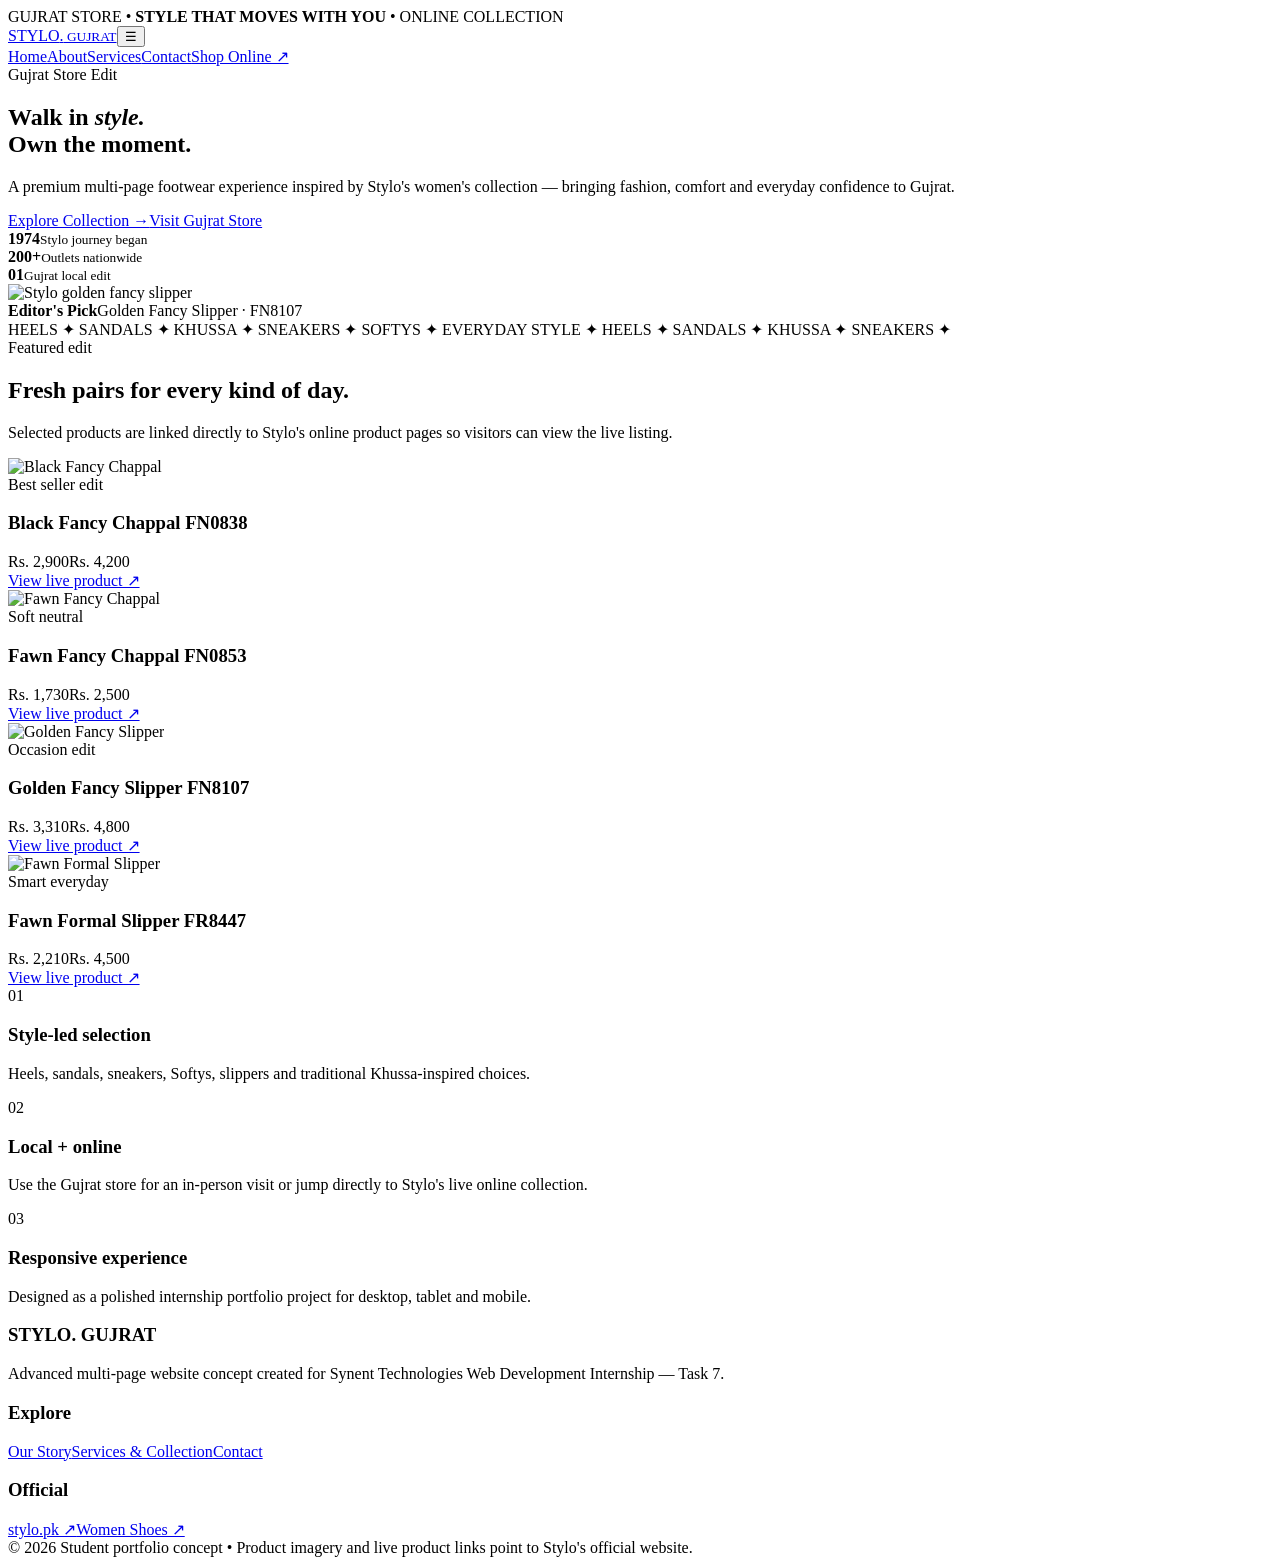
==== index.html @ a36f4bda "Add files via upload" ====
<!doctype html><html lang="en"><head><meta charset="utf-8"><meta name="viewport" content="width=device-width,initial-scale=1"><title>STYLO — Gujrat Edit</title><link rel="stylesheet" href="assets/style.css"></head><body>
<div class="topbar">GUJRAT STORE • <b>STYLE THAT MOVES WITH YOU</b> • ONLINE COLLECTION</div>
<nav class="nav"><div class="container nav-inner"><a class="logo" href="index.html">STYLO<span>.</span><small> GUJRAT</small></a><button class="hamb">☰</button><div class="navlinks"><a class="active" href="index.html">Home</a><a href="about.html">About</a><a href="services.html">Services</a><a href="contact.html">Contact</a><a class="nav-cta" href="https://stylo.pk/collections/women-shoes" target="_blank">Shop Online ↗</a></div></div></nav>
<main><section class="hero"><div class="container hero-copy"><span class="eyebrow">Gujrat Store Edit</span><h1>Walk in <em>style.</em><br>Own the moment.</h1><p>A premium multi-page footwear experience inspired by Stylo's women's collection — bringing fashion, comfort and everyday confidence to Gujrat.</p><div class="actions"><a class="btn btn-primary" href="services.html">Explore Collection →</a><a class="btn btn-light" href="contact.html">Visit Gujrat Store</a></div><div class="stats"><div class="stat"><b>1974</b><small>Stylo journey began</small></div><div class="stat"><b>200+</b><small>Outlets nationwide</small></div><div class="stat"><b>01</b><small>Gujrat local edit</small></div></div></div><div class="container hero-card"><img src="https://stylo.pk/cdn/shop/files/FN810715_1_4bdb2ffe-1dd5-4ada-bf6c-884b633294af.jpg?v=1776832849&width=900" alt="Stylo golden fancy slipper"><div class="floating"><strong>Editor's Pick</strong>Golden Fancy Slipper · FN8107</div></div></section>
<div class="marquee"><div class="marquee-track">HEELS ✦ SANDALS ✦ KHUSSA ✦ SNEAKERS ✦ SOFTYS ✦ EVERYDAY STYLE ✦ HEELS ✦ SANDALS ✦ KHUSSA ✦ SNEAKERS ✦</div></div>
<section><div class="container"><div class="section-head"><div><span class="eyebrow">Featured edit</span><h2>Fresh pairs for every kind of day.</h2></div><p>Selected products are linked directly to Stylo's online product pages so visitors can view the live listing.</p></div><div class="product-grid">
<article class="product"><div class="product-img"><img src="https://stylo.pk/cdn/shop/files/FN083801_2_433423c4-7b0f-4ba1-a468-9118ff4b0b22.jpg?v=1782120185&width=700" alt="Black Fancy Chappal"></div><div class="product-info"><span class="tag">Best seller edit</span><h3>Black Fancy Chappal FN0838</h3><span class="price">Rs. 2,900</span><span class="old">Rs. 4,200</span><br><a class="mini-link" target="_blank" href="https://stylo.pk/products/black-fancy-chappal-for-women-fn0838">View live product ↗</a></div></article>
<article class="product"><div class="product-img"><img src="https://stylo.pk/cdn/shop/files/FN085314_1_abcec640-0149-47d7-b116-fc30b2eb8139.jpg?v=1776832847&width=700" alt="Fawn Fancy Chappal"></div><div class="product-info"><span class="tag">Soft neutral</span><h3>Fawn Fancy Chappal FN0853</h3><span class="price">Rs. 1,730</span><span class="old">Rs. 2,500</span><br><a class="mini-link" target="_blank" href="https://stylo.pk/products/fawn-fancy-chappal-for-women-fn0853">View live product ↗</a></div></article>
<article class="product"><div class="product-img"><img src="https://stylo.pk/cdn/shop/files/FN810715_1_4bdb2ffe-1dd5-4ada-bf6c-884b633294af.jpg?v=1776832849&width=700" alt="Golden Fancy Slipper"></div><div class="product-info"><span class="tag">Occasion edit</span><h3>Golden Fancy Slipper FN8107</h3><span class="price">Rs. 3,310</span><span class="old">Rs. 4,800</span><br><a class="mini-link" target="_blank" href="https://stylo.pk/products/golden-fancy-slipper-for-ladies-fn8107">View live product ↗</a></div></article>
<article class="product"><div class="product-img"><img src="https://stylo.pk/cdn/shop/files/FR844714_1_8bd94c4e-f3d9-417f-b89e-7b05acf5c3b9.jpg?v=1776832847&width=700" alt="Fawn Formal Slipper"></div><div class="product-info"><span class="tag">Smart everyday</span><h3>Fawn Formal Slipper FR8447</h3><span class="price">Rs. 2,210</span><span class="old">Rs. 4,500</span><br><a class="mini-link" target="_blank" href="https://stylo.pk/products/fawn-formal-slipper-for-ladies-fr8447">View live product ↗</a></div></article>
</div></div></section>
<section class="feature-band"><div class="container feature-grid"><div class="feature"><span>01</span><h3>Style-led selection</h3><p>Heels, sandals, sneakers, Softys, slippers and traditional Khussa-inspired choices.</p></div><div class="feature"><span>02</span><h3>Local + online</h3><p>Use the Gujrat store for an in-person visit or jump directly to Stylo's live online collection.</p></div><div class="feature"><span>03</span><h3>Responsive experience</h3><p>Designed as a polished internship portfolio project for desktop, tablet and mobile.</p></div></div></section></main>
<footer class="footer"><div class="container footer-grid"><div><h3>STYLO. GUJRAT</h3><p>Advanced multi-page website concept created for Synent Technologies Web Development Internship — Task 7.</p></div><div><h3>Explore</h3><a href="about.html">Our Story</a><a href="services.html">Services & Collection</a><a href="contact.html">Contact</a></div><div><h3>Official</h3><a href="https://stylo.pk" target="_blank">stylo.pk ↗</a><a href="https://stylo.pk/collections/women-shoes" target="_blank">Women Shoes ↗</a></div></div><div class="container copyright">© 2026 Student portfolio concept • Product imagery and live product links point to Stylo's official website.</div></footer><script src="assets/script.js"></script></body></html>
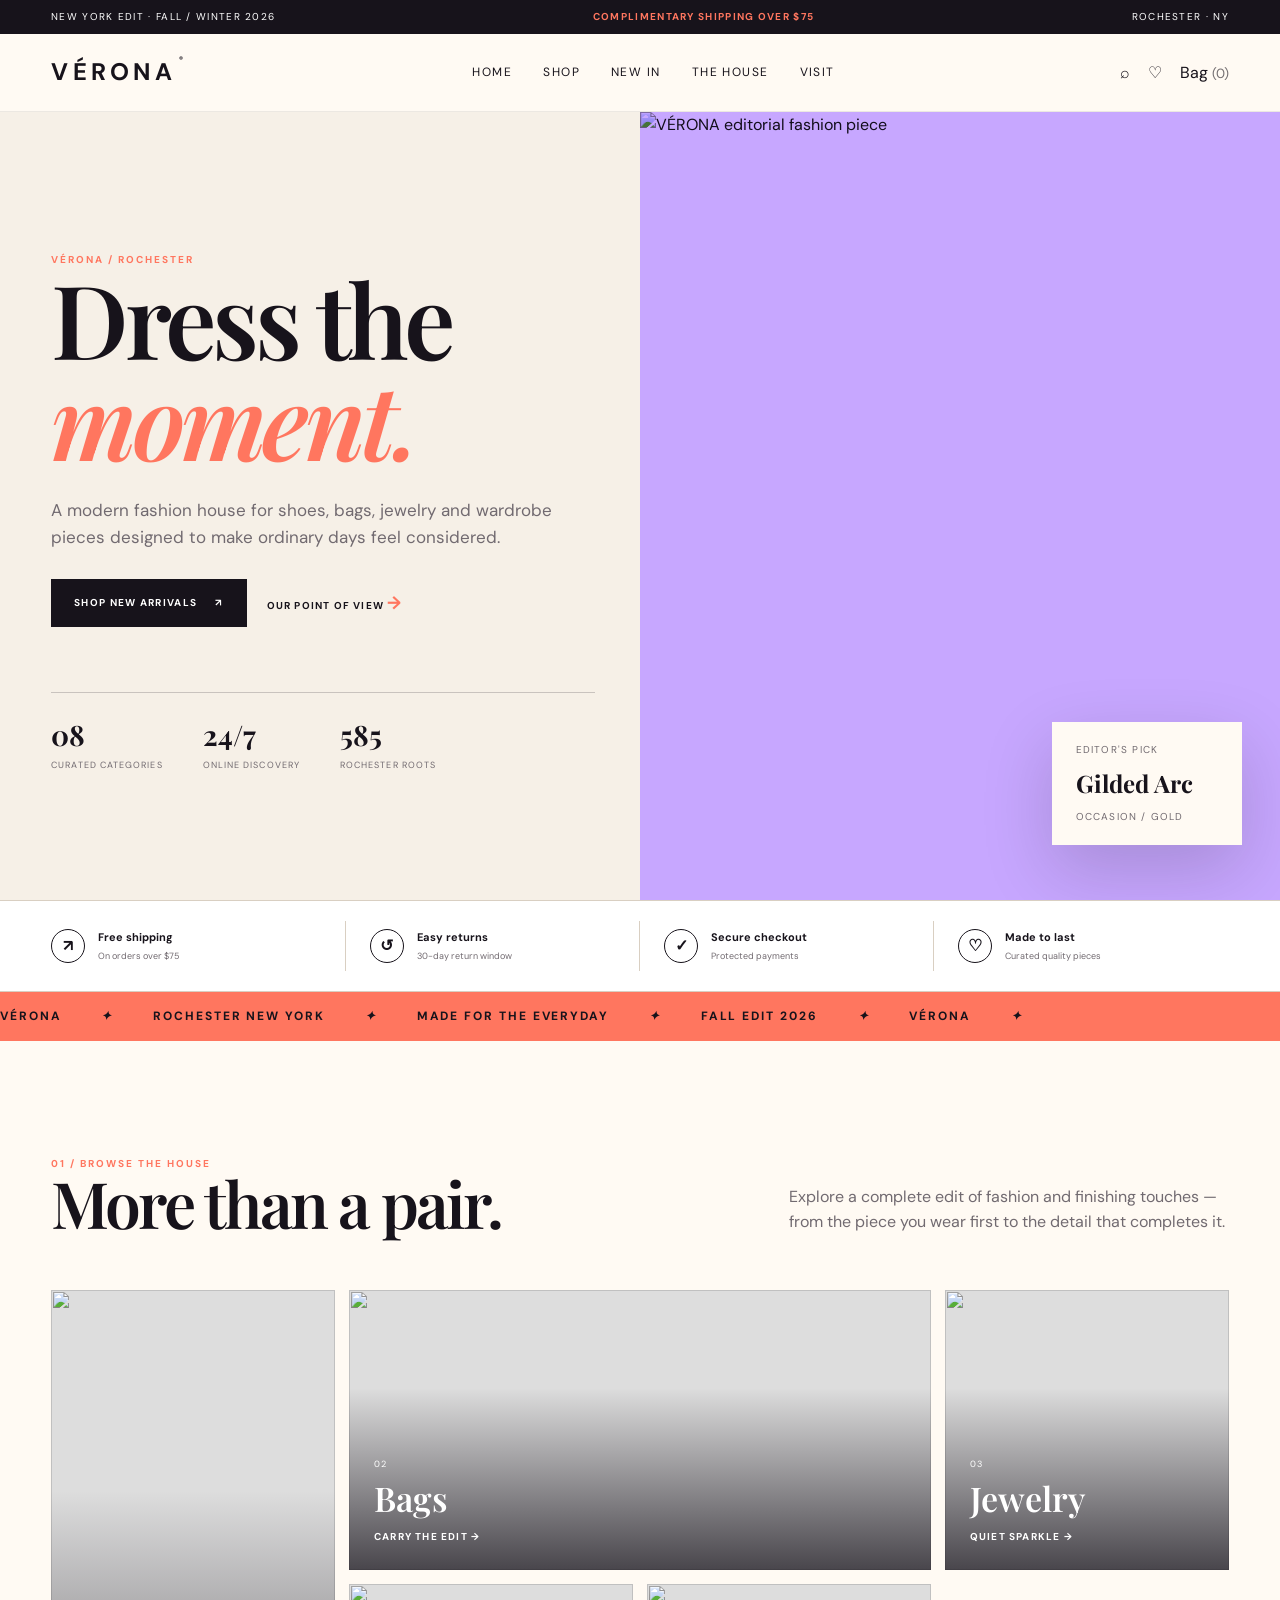
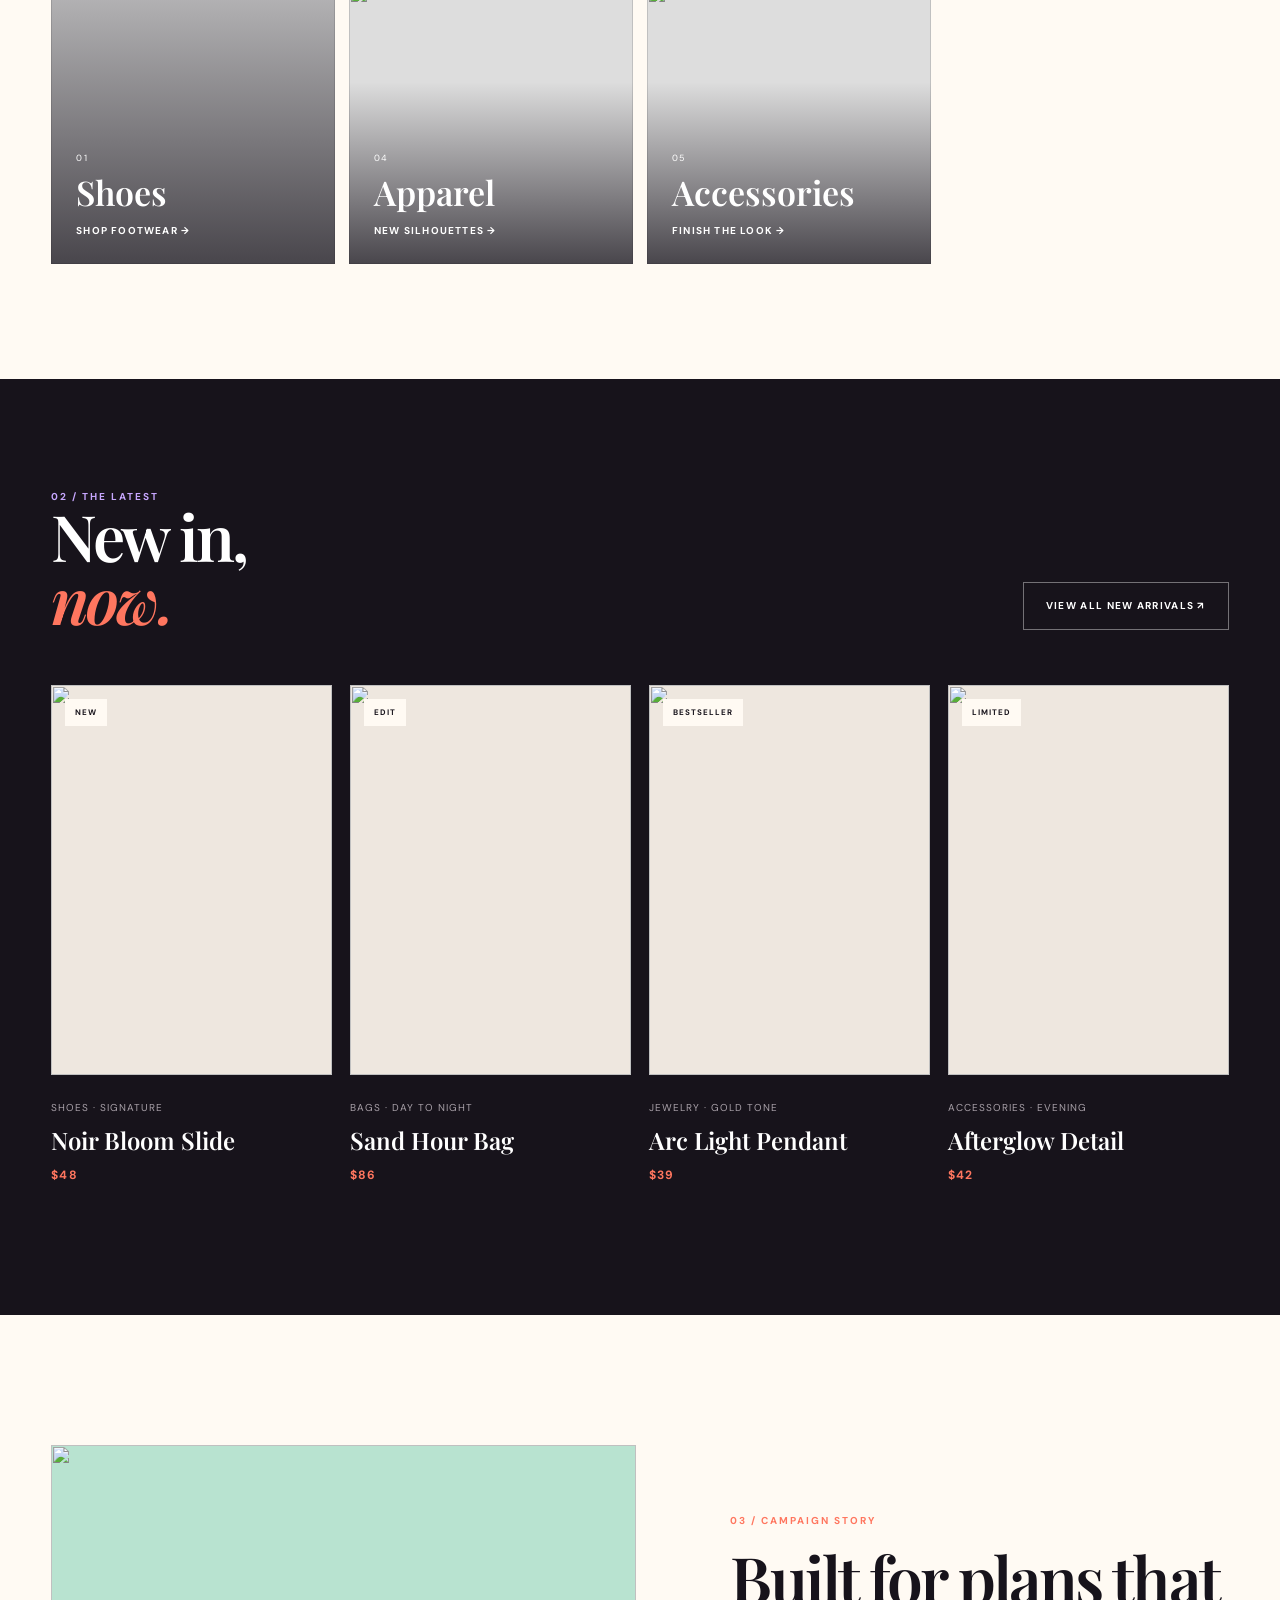
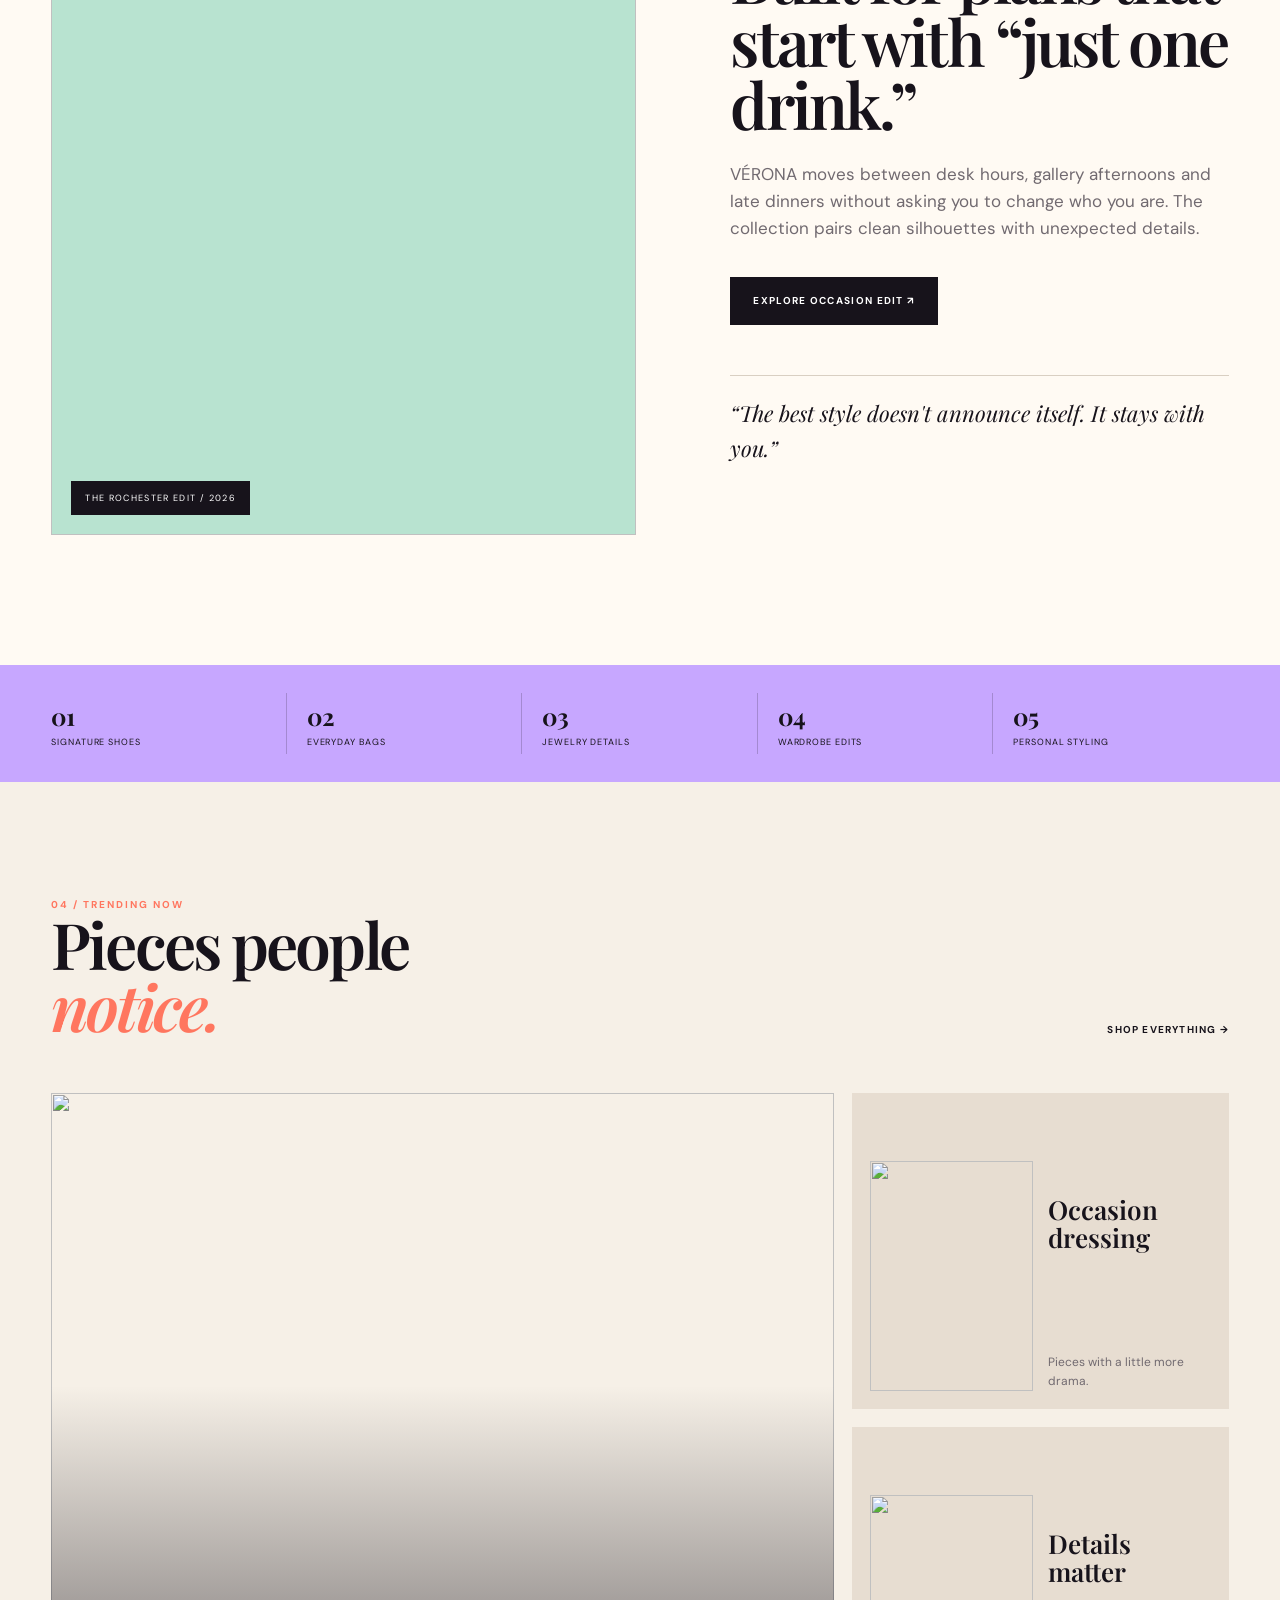
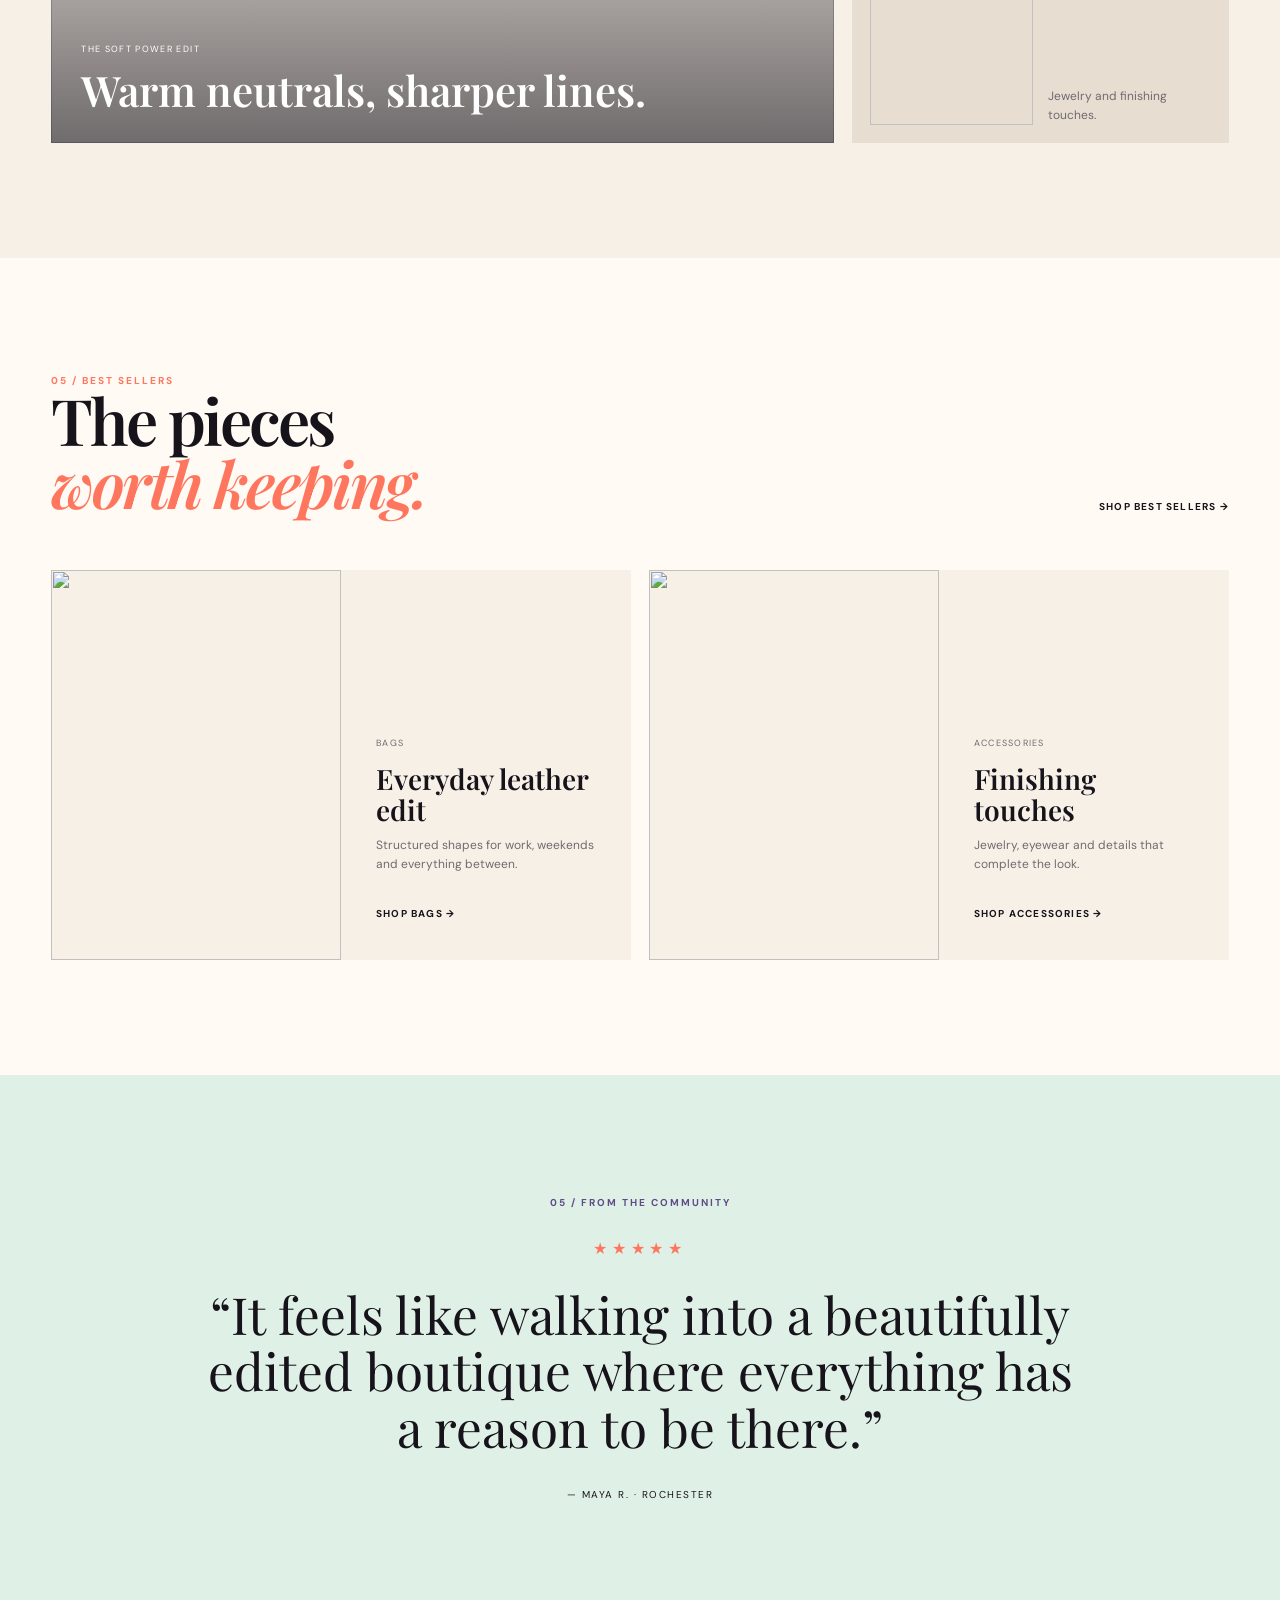
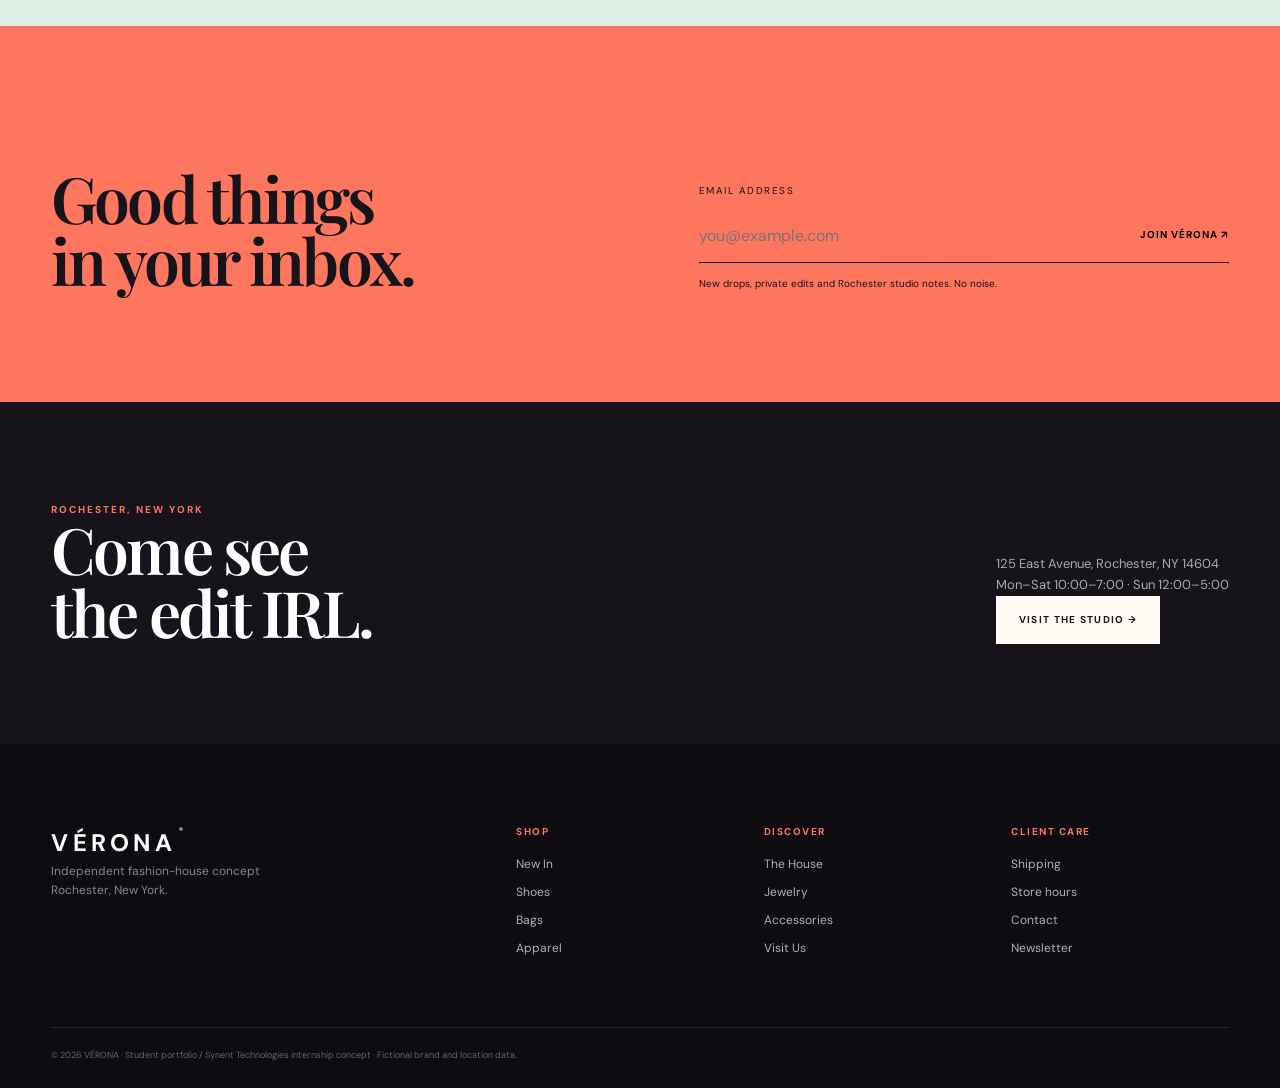
==== commit 742f8e68: "Revamp index.html for VÉRONA fashion house Updated index.html to reflect a new design and content fo" ====
--- a/index.html
+++ b/index.html
@@ -1,13 +1,30 @@
-<!doctype html><html lang="en"><head><meta charset="utf-8"><meta name="viewport" content="width=device-width,initial-scale=1"><title>STYLO — Gujrat Edit</title><link rel="stylesheet" href="assets/style.css"></head><body>
-<div class="topbar">GUJRAT STORE • <b>STYLE THAT MOVES WITH YOU</b> • ONLINE COLLECTION</div>
-<nav class="nav"><div class="container nav-inner"><a class="logo" href="index.html">STYLO<span>.</span><small> GUJRAT</small></a><button class="hamb">☰</button><div class="navlinks"><a class="active" href="index.html">Home</a><a href="about.html">About</a><a href="services.html">Services</a><a href="contact.html">Contact</a><a class="nav-cta" href="https://stylo.pk/collections/women-shoes" target="_blank">Shop Online ↗</a></div></div></nav>
-<main><section class="hero"><div class="container hero-copy"><span class="eyebrow">Gujrat Store Edit</span><h1>Walk in <em>style.</em><br>Own the moment.</h1><p>A premium multi-page footwear experience inspired by Stylo's women's collection — bringing fashion, comfort and everyday confidence to Gujrat.</p><div class="actions"><a class="btn btn-primary" href="services.html">Explore Collection →</a><a class="btn btn-light" href="contact.html">Visit Gujrat Store</a></div><div class="stats"><div class="stat"><b>1974</b><small>Stylo journey began</small></div><div class="stat"><b>200+</b><small>Outlets nationwide</small></div><div class="stat"><b>01</b><small>Gujrat local edit</small></div></div></div><div class="container hero-card"><img src="https://stylo.pk/cdn/shop/files/FN810715_1_4bdb2ffe-1dd5-4ada-bf6c-884b633294af.jpg?v=1776832849&width=900" alt="Stylo golden fancy slipper"><div class="floating"><strong>Editor's Pick</strong>Golden Fancy Slipper · FN8107</div></div></section>
-<div class="marquee"><div class="marquee-track">HEELS ✦ SANDALS ✦ KHUSSA ✦ SNEAKERS ✦ SOFTYS ✦ EVERYDAY STYLE ✦ HEELS ✦ SANDALS ✦ KHUSSA ✦ SNEAKERS ✦</div></div>
-<section><div class="container"><div class="section-head"><div><span class="eyebrow">Featured edit</span><h2>Fresh pairs for every kind of day.</h2></div><p>Selected products are linked directly to Stylo's online product pages so visitors can view the live listing.</p></div><div class="product-grid">
-<article class="product"><div class="product-img"><img src="https://stylo.pk/cdn/shop/files/FN083801_2_433423c4-7b0f-4ba1-a468-9118ff4b0b22.jpg?v=1782120185&width=700" alt="Black Fancy Chappal"></div><div class="product-info"><span class="tag">Best seller edit</span><h3>Black Fancy Chappal FN0838</h3><span class="price">Rs. 2,900</span><span class="old">Rs. 4,200</span><br><a class="mini-link" target="_blank" href="https://stylo.pk/products/black-fancy-chappal-for-women-fn0838">View live product ↗</a></div></article>
-<article class="product"><div class="product-img"><img src="https://stylo.pk/cdn/shop/files/FN085314_1_abcec640-0149-47d7-b116-fc30b2eb8139.jpg?v=1776832847&width=700" alt="Fawn Fancy Chappal"></div><div class="product-info"><span class="tag">Soft neutral</span><h3>Fawn Fancy Chappal FN0853</h3><span class="price">Rs. 1,730</span><span class="old">Rs. 2,500</span><br><a class="mini-link" target="_blank" href="https://stylo.pk/products/fawn-fancy-chappal-for-women-fn0853">View live product ↗</a></div></article>
-<article class="product"><div class="product-img"><img src="https://stylo.pk/cdn/shop/files/FN810715_1_4bdb2ffe-1dd5-4ada-bf6c-884b633294af.jpg?v=1776832849&width=700" alt="Golden Fancy Slipper"></div><div class="product-info"><span class="tag">Occasion edit</span><h3>Golden Fancy Slipper FN8107</h3><span class="price">Rs. 3,310</span><span class="old">Rs. 4,800</span><br><a class="mini-link" target="_blank" href="https://stylo.pk/products/golden-fancy-slipper-for-ladies-fn8107">View live product ↗</a></div></article>
-<article class="product"><div class="product-img"><img src="https://stylo.pk/cdn/shop/files/FR844714_1_8bd94c4e-f3d9-417f-b89e-7b05acf5c3b9.jpg?v=1776832847&width=700" alt="Fawn Formal Slipper"></div><div class="product-info"><span class="tag">Smart everyday</span><h3>Fawn Formal Slipper FR8447</h3><span class="price">Rs. 2,210</span><span class="old">Rs. 4,500</span><br><a class="mini-link" target="_blank" href="https://stylo.pk/products/fawn-formal-slipper-for-ladies-fr8447">View live product ↗</a></div></article>
+<!doctype html><html lang="en"><head><meta charset="utf-8"><meta name="viewport" content="width=device-width,initial-scale=1"><title>VÉRONA — Fashion House · Rochester</title><link rel="preconnect" href="https://fonts.googleapis.com"><link rel="preconnect" href="https://fonts.gstatic.com" crossorigin><link href="https://fonts.googleapis.com/css2?family=DM+Sans:wght@400;500;600;700&family=Playfair+Display:wght@500;600;700&display=swap" rel="stylesheet"><link rel="stylesheet" href="assets/style.css"></head><body>
+<div class="announcement"><span>NEW YORK EDIT · FALL / WINTER 2026</span><b>Complimentary shipping over $75</b><span>Rochester · NY</span></div>
+<header class="nav"><div class="navin"><button class="menu" aria-label="Open menu">☰</button><a class="logo" href="index.html">VÉRONA<span>®</span></a><nav class="links"><a href="index.html">Home</a><a href="services.html">Shop</a><a href="services.html#new">New In</a><a href="about.html">The House</a><a href="contact.html">Visit</a></nav><div class="actions"><button class="search" aria-label="Search">⌕</button><a href="contact.html#newsletter">♡</a><a href="contact.html">Bag <small>(0)</small></a></div></div></header>
+<main>
+<section class="hero2"><div class="hero-copy"><span class="eyebrow">VÉRONA / ROCHESTER</span><h1>Dress the<br><em>moment.</em></h1><p>A modern fashion house for shoes, bags, jewelry and wardrobe pieces designed to make ordinary days feel considered.</p><div class="buttons"><a class="btn primary" href="services.html">Shop new arrivals <b>↗</b></a><a class="textlink" href="about.html">Our point of view <span>→</span></a></div><div class="hero-meta"><div><b>08</b><span>Curated categories</span></div><div><b>24/7</b><span>Online discovery</span></div><div><b>585</b><span>Rochester roots</span></div></div></div><div class="hero-image"><img src="https://stylo.pk/cdn/shop/files/FN810715_1_4bdb2ffe-1dd5-4ada-bf6c-884b633294af.jpg?v=1776832849&width=1200" alt="VÉRONA editorial fashion piece"><div class="floating-card"><span>Editor's pick</span><strong>Gilded Arc</strong><small>Occasion / Gold</small></div></div></section>
+<section class="trust-bar"><div class="wrap trust-grid">
+<div class="trust-item"><span class="trust-icon">↗</span><div><strong>Free shipping</strong><small>On orders over $75</small></div></div>
+<div class="trust-item"><span class="trust-icon">↺</span><div><strong>Easy returns</strong><small>30-day return window</small></div></div>
+<div class="trust-item"><span class="trust-icon">✓</span><div><strong>Secure checkout</strong><small>Protected payments</small></div></div>
+<div class="trust-item"><span class="trust-icon">♡</span><div><strong>Made to last</strong><small>Curated quality pieces</small></div></div>
+</div></section>
+<section class="ticker"><div>VÉRONA <i>✦</i> ROCHESTER NEW YORK <i>✦</i> MADE FOR THE EVERYDAY <i>✦</i> FALL EDIT 2026 <i>✦</i> VÉRONA <i>✦</i></div></section>
+<section class="section category-section"><div class="wrap"><div class="section-top"><div><span class="eyebrow">01 / Browse the house</span><h2>More than a pair.</h2></div><p>Explore a complete edit of fashion and finishing touches — from the piece you wear first to the detail that completes it.</p></div><div class="category-grid"><a class="category tall" href="services.html#shoes"><img src="https://stylo.pk/cdn/shop/files/FN083801_2_433423c4-7b0f-4ba1-a468-9118ff4b0b22.jpg?v=1782120185&width=900"><div><span>01</span><h3>Shoes</h3><b>Shop footwear →</b></div></a><a class="category" href="services.html#bags"><img src="https://images.unsplash.com/photo-1584917865442-de89df76afd3?auto=format&fit=crop&w=900&q=85"><div><span>02</span><h3>Bags</h3><b>Carry the edit →</b></div></a><a class="category" href="services.html#jewelry"><img src="https://images.unsplash.com/photo-1515562141207-7a88fb7ce338?auto=format&fit=crop&w=900&q=85"><div><span>03</span><h3>Jewelry</h3><b>Quiet sparkle →</b></div></a><a class="category" href="services.html#apparel"><img src="https://images.unsplash.com/photo-1496747611176-843222e1e57c?auto=format&fit=crop&w=900&q=85"><div><span>04</span><h3>Apparel</h3><b>New silhouettes →</b></div></a><a class="category" href="services.html#accessories"><img src="https://images.unsplash.com/photo-1511499767150-a48a237f0083?auto=format&fit=crop&w=900&q=85"><div><span>05</span><h3>Accessories</h3><b>Finish the look →</b></div></a></div></div></section>
+<section class="dark-panel"><div class="wrap"><div class="section-top lighttop"><div><span class="eyebrow">02 / The latest</span><h2>New in,<br><em>now.</em></h2></div><a class="btn outline" href="services.html#new">View all new arrivals ↗</a></div><div class="product-grid">
+<article class="product"><a href="services.html#shoes"><div class="product-img"><span class="pill">NEW</span><img src="https://stylo.pk/cdn/shop/files/FN083801_2_433423c4-7b0f-4ba1-a468-9118ff4b0b22.jpg?v=1782120185&width=700"></div><div class="product-info"><span>Shoes · Signature</span><h3>Noir Bloom Slide</h3><b>$48</b></div></a></article>
+<article class="product"><a href="services.html#bags"><div class="product-img"><span class="pill">EDIT</span><img src="https://images.unsplash.com/photo-1584917865442-de89df76afd3?auto=format&fit=crop&w=900&q=85"></div><div class="product-info"><span>Bags · Day to night</span><h3>Sand Hour Bag</h3><b>$86</b></div></a></article>
+<article class="product"><a href="services.html#jewelry"><div class="product-img"><span class="pill">BESTSELLER</span><img src="https://images.unsplash.com/photo-1515562141207-7a88fb7ce338?auto=format&fit=crop&w=900&q=85"></div><div class="product-info"><span>Jewelry · Gold tone</span><h3>Arc Light Pendant</h3><b>$39</b></div></a></article>
+<article class="product"><a href="services.html#accessories"><div class="product-img"><span class="pill">LIMITED</span><img src="https://images.unsplash.com/photo-1511499767150-a48a237f0083?auto=format&fit=crop&w=900&q=85"></div><div class="product-info"><span>Accessories · Evening</span><h3>Afterglow Detail</h3><b>$42</b></div></a></article>
 </div></div></section>
-<section class="feature-band"><div class="container feature-grid"><div class="feature"><span>01</span><h3>Style-led selection</h3><p>Heels, sandals, sneakers, Softys, slippers and traditional Khussa-inspired choices.</p></div><div class="feature"><span>02</span><h3>Local + online</h3><p>Use the Gujrat store for an in-person visit or jump directly to Stylo's live online collection.</p></div><div class="feature"><span>03</span><h3>Responsive experience</h3><p>Designed as a polished internship portfolio project for desktop, tablet and mobile.</p></div></div></section></main>
-<footer class="footer"><div class="container footer-grid"><div><h3>STYLO. GUJRAT</h3><p>Advanced multi-page website concept created for Synent Technologies Web Development Internship — Task 7.</p></div><div><h3>Explore</h3><a href="about.html">Our Story</a><a href="services.html">Services & Collection</a><a href="contact.html">Contact</a></div><div><h3>Official</h3><a href="https://stylo.pk" target="_blank">stylo.pk ↗</a><a href="https://stylo.pk/collections/women-shoes" target="_blank">Women Shoes ↗</a></div></div><div class="container copyright">© 2026 Student portfolio concept • Product imagery and live product links point to Stylo's official website.</div></footer><script src="assets/script.js"></script></body></html>
+<section class="editorial wrap"><div class="editorial-image"><img src="https://images.unsplash.com/photo-1496747611176-843222e1e57c?auto=format&fit=crop&w=900&q=85"><span>THE ROCHESTER EDIT / 2026</span></div><div class="editorial-copy"><span class="eyebrow">03 / Campaign story</span><h2>Built for plans that start with “just one drink.”</h2><p>VÉRONA moves between desk hours, gallery afternoons and late dinners without asking you to change who you are. The collection pairs clean silhouettes with unexpected details.</p><a class="btn primary" href="services.html#occasion">Explore occasion edit ↗</a><div class="quote">“The best style doesn't announce itself. It stays with you.”</div></div></section>
+<section class="strip-section"><div class="wrap"><div class="mini-stat"><strong>01</strong><span>Signature shoes</span></div><div class="mini-stat"><strong>02</strong><span>Everyday bags</span></div><div class="mini-stat"><strong>03</strong><span>Jewelry details</span></div><div class="mini-stat"><strong>04</strong><span>Wardrobe edits</span></div><div class="mini-stat"><strong>05</strong><span>Personal styling</span></div></div></section>
+<section class="section trending"><div class="wrap"><div class="section-top"><div><span class="eyebrow">04 / Trending now</span><h2>Pieces people<br><em>notice.</em></h2></div><a class="textlink" href="services.html">Shop everything →</a></div><div class="trend-grid"><div class="trend-main"><img src="https://images.unsplash.com/photo-1584917865442-de89df76afd3?auto=format&fit=crop&w=900&q=85"><div><span>THE SOFT POWER EDIT</span><h3>Warm neutrals, sharper lines.</h3></div></div><div class="trend-side"><div><img src="https://images.unsplash.com/photo-1543163521-1bf539c55dd2?auto=format&fit=crop&w=900&q=85"><h3>Occasion dressing</h3><p>Pieces with a little more drama.</p></div><div><img src="https://images.unsplash.com/photo-1515562141207-7a88fb7ce338?auto=format&fit=crop&w=900&q=85"><h3>Details matter</h3><p>Jewelry and finishing touches.</p></div></div></div></div></section>
+<section class="section best-section"><div class="wrap"><div class="section-top"><div><span class="eyebrow">05 / Best sellers</span><h2>The pieces<br><em>worth keeping.</em></h2></div><a class="textlink" href="services.html">Shop best sellers →</a></div><div class="best-grid">
+<article class="best-card"><img src="https://images.unsplash.com/photo-1553062407-98eeb64c6a62?auto=format&fit=crop&w=900&q=85"><div><span>BAGS</span><h3>Everyday leather edit</h3><p>Structured shapes for work, weekends and everything between.</p><a href="services.html#bags">Shop bags →</a></div></article>
+<article class="best-card"><img src="https://images.unsplash.com/photo-1523170335258-f5ed11844a49?auto=format&fit=crop&w=900&q=85"><div><span>ACCESSORIES</span><h3>Finishing touches</h3><p>Jewelry, eyewear and details that complete the look.</p><a href="services.html#accessories">Shop accessories →</a></div></article>
+</div></div></section>
+<section class="testimonial"><div class="wrap"><span class="eyebrow">05 / From the community</span><div class="stars">★★★★★</div><blockquote>“It feels like walking into a beautifully edited boutique where everything has a reason to be there.”</blockquote><span class="author">— MAYA R. · ROCHESTER</span></div></section>
+<section class="newsletter" id="newsletter"><div><span class="eyebrow">07 / Stay in the edit</span><h2>Good things<br>in your inbox.</h2></div><form id="newsletterForm"><label>Email address</label><div class="input-row"><input type="email" placeholder="you@example.com" required><button type="submit">Join VÉRONA ↗</button></div><small id="newsletterMsg">New drops, private edits and Rochester studio notes. No noise.</small></form></section>
+<section class="local-band"><div class="wrap"><div><span class="eyebrow">Rochester, New York</span><h2>Come see<br>the edit IRL.</h2></div><div><p>125 East Avenue, Rochester, NY 14604</p><p>Mon–Sat 10:00–7:00 · Sun 12:00–5:00</p><a class="btn cream" href="contact.html">Visit the studio →</a></div></div></section>
+</main><footer class="footer"><div class="wrap footgrid"><div><a class="logo footer-logo" href="index.html">VÉRONA<span>®</span></a><p>Independent fashion-house concept<br>Rochester, New York.</p></div><div><h4>Shop</h4><a href="services.html#new">New In</a><a href="services.html#shoes">Shoes</a><a href="services.html#bags">Bags</a><a href="services.html#apparel">Apparel</a></div><div><h4>Discover</h4><a href="about.html">The House</a><a href="services.html#jewelry">Jewelry</a><a href="services.html#accessories">Accessories</a><a href="contact.html">Visit Us</a></div><div><h4>Client care</h4><a href="contact.html#shipping">Shipping</a><a href="contact.html#hours">Store hours</a><a href="contact.html#contact">Contact</a><a href="#newsletter">Newsletter</a></div></div><div class="wrap credit">© 2026 VÉRONA · Student portfolio / Synent Technologies internship concept · Fictional brand and location data.</div></footer><script src="assets/script.js"></script></body></html>
--- a/assets/style.css
+++ b/assets/style.css
@@ -0,0 +1,2050 @@
+/* =========================================================
+   VÉRONA — PREMIUM FASHION E-COMMERCE
+   Synent Technologies — Task 7
+   Organized Responsive Stylesheet
+   ========================================================= */
+
+/* =========================================================
+   01. DESIGN TOKENS
+   ========================================================= */
+
+:root {
+  --ink: #17131b;
+  --black: #0e0c11;
+
+  --cream: #f6f0e7;
+  --paper: #fffaf3;
+  --white: #ffffff;
+
+  --coral: #ff765f;
+  --lilac: #c7a7ff;
+  --mint: #b8e3d0;
+
+  --soft-bg: #eee7df;
+  --border: #d9cfc2;
+
+  --muted: #716a70;
+  --muted-light: #aaa2aa;
+
+  --success: #238158;
+
+  --serif: "Playfair Display", Georgia, serif;
+  --sans: "DM Sans", Arial, sans-serif;
+
+  --container: 1240px;
+
+  --radius-sm: 4px;
+  --radius-md: 10px;
+  --radius-lg: 18px;
+
+  --shadow-sm: 0 8px 25px rgba(23, 19, 27, 0.08);
+  --shadow-md: 0 18px 50px rgba(23, 19, 27, 0.12);
+  --shadow-lg: 0 25px 70px rgba(23, 19, 27, 0.18);
+
+  --transition: 0.3s ease;
+}
+
+/* =========================================================
+   02. RESET / GLOBAL
+   ========================================================= */
+
+* {
+  box-sizing: border-box;
+  margin: 0;
+  padding: 0;
+}
+
+html {
+  scroll-behavior: smooth;
+}
+
+body {
+  background: var(--paper);
+  color: var(--ink);
+  font-family: var(--sans);
+  line-height: 1.6;
+  overflow-x: hidden;
+}
+
+img {
+  display: block;
+  width: 100%;
+  max-width: 100%;
+}
+
+a {
+  color: inherit;
+  text-decoration: none;
+}
+
+button,
+input,
+textarea,
+select {
+  font: inherit;
+}
+
+button {
+  cursor: pointer;
+}
+
+ul {
+  list-style: none;
+}
+
+::selection {
+  background: var(--coral);
+  color: var(--ink);
+}
+
+/* =========================================================
+   03. CONTAINER / TYPOGRAPHY
+   ========================================================= */
+
+.wrap {
+  width: min(var(--container), 92%);
+  margin-inline: auto;
+}
+
+h1,
+h2 {
+  font-family: var(--serif);
+  font-weight: 600;
+  line-height: 0.98;
+  letter-spacing: -0.045em;
+}
+
+h3 {
+  line-height: 1.1;
+  font-weight: 600;
+}
+
+h1 {
+  font-size: clamp(58px, 8vw, 112px);
+}
+
+h2 {
+  font-size: clamp(42px, 5vw, 76px);
+}
+
+h3 {
+  font-size: 22px;
+}
+
+.eyebrow {
+  display: block;
+  color: var(--coral);
+  font-size: 10px;
+  font-weight: 700;
+  letter-spacing: 0.2em;
+  text-transform: uppercase;
+}
+
+h1 em,
+h2 em,
+.hero-copy h1 em,
+.shop-hero h1 em,
+.about-hero h1 em,
+.contact-hero h1 em {
+  color: var(--coral);
+  font-style: italic;
+}
+
+/* =========================================================
+   04. ANNOUNCEMENT BAR
+   ========================================================= */
+
+.announcement {
+  min-height: 34px;
+  padding: 8px 4%;
+
+  display: flex;
+  align-items: center;
+  justify-content: space-between;
+  gap: 20px;
+
+  background: var(--ink);
+  color: var(--white);
+
+  font-size: 10px;
+  letter-spacing: 0.13em;
+  text-transform: uppercase;
+}
+
+.announcement b {
+  color: var(--coral);
+}
+
+/* =========================================================
+   05. MAIN NAVIGATION
+   ========================================================= */
+
+.nav {
+  position: sticky;
+  top: 0;
+  z-index: 100;
+
+  height: 78px;
+
+  background: rgba(255, 250, 243, 0.94);
+  backdrop-filter: blur(18px);
+
+  border-bottom: 1px solid rgba(23, 19, 27, 0.08);
+}
+
+.navin {
+  width: min(var(--container), 92%);
+  height: 100%;
+  margin-inline: auto;
+
+  display: flex;
+  align-items: center;
+  justify-content: space-between;
+  gap: 30px;
+}
+
+.logo {
+  font-size: 24px;
+  font-weight: 700;
+  letter-spacing: 0.18em;
+}
+
+.logo span {
+  margin-left: 3px;
+  font-size: 8px;
+  vertical-align: top;
+}
+
+.links {
+  display: flex;
+  align-items: center;
+  gap: 31px;
+
+  font-size: 12px;
+  letter-spacing: 0.12em;
+  text-transform: uppercase;
+}
+
+.links a {
+  position: relative;
+}
+
+.links a::after {
+  content: "";
+
+  position: absolute;
+  left: 0;
+  bottom: -8px;
+
+  width: 0;
+  height: 1px;
+
+  background: var(--coral);
+  transition: var(--transition);
+}
+
+.links a:hover::after,
+.links a.active::after {
+  width: 100%;
+}
+
+.actions {
+  display: flex;
+  align-items: center;
+  gap: 18px;
+}
+
+.actions button,
+.menu {
+  border: 0;
+  background: transparent;
+  color: inherit;
+}
+
+.actions small {
+  opacity: 0.6;
+}
+
+.menu {
+  display: none;
+}
+
+/* =========================================================
+   06. BUTTONS / LINKS
+   ========================================================= */
+
+.buttons {
+  display: flex;
+  align-items: center;
+  flex-wrap: wrap;
+  gap: 20px;
+}
+
+.btn {
+  display: inline-flex;
+  align-items: center;
+  justify-content: center;
+  gap: 18px;
+
+  min-height: 48px;
+  padding: 14px 22px;
+
+  border: 1px solid var(--ink);
+
+  font-size: 10px;
+  font-weight: 700;
+  letter-spacing: 0.13em;
+  text-transform: uppercase;
+
+  transition: var(--transition);
+}
+
+.btn.primary {
+  background: var(--ink);
+  color: var(--white);
+}
+
+.btn.primary:hover {
+  background: var(--coral);
+  border-color: var(--coral);
+}
+
+.btn.outline {
+  color: var(--white);
+  border-color: rgba(255, 255, 255, 0.4);
+}
+
+.btn.outline:hover {
+  background: var(--white);
+  color: var(--ink);
+}
+
+.btn.cream {
+  background: var(--paper);
+  border-color: var(--paper);
+  color: var(--ink);
+}
+
+.textlink {
+  font-size: 10px;
+  font-weight: 700;
+  letter-spacing: 0.12em;
+  text-transform: uppercase;
+}
+
+.textlink span {
+  color: var(--coral);
+  font-size: 18px;
+}
+
+/* =========================================================
+   07. HERO
+   ========================================================= */
+
+.hero2 {
+  min-height: calc(100vh - 112px);
+
+  display: grid;
+  grid-template-columns: 1fr 1fr;
+
+  background: var(--cream);
+}
+
+.hero-copy {
+  display: flex;
+  flex-direction: column;
+  justify-content: center;
+
+  padding: 9% 7% 7% max(4vw, calc((100vw - var(--container)) / 2));
+}
+
+.hero-copy p {
+  max-width: 550px;
+  margin: 28px 0;
+
+  color: var(--muted);
+  font-size: 17px;
+}
+
+.hero-image {
+  position: relative;
+  min-height: 650px;
+  overflow: hidden;
+
+  background: var(--lilac);
+}
+
+.hero-image img {
+  width: 100%;
+  height: 100%;
+  object-fit: cover;
+  mix-blend-mode: multiply;
+}
+
+.floating-card {
+  position: absolute;
+  right: 6%;
+  bottom: 7%;
+
+  min-width: 190px;
+  padding: 20px 24px;
+
+  background: var(--paper);
+  box-shadow: var(--shadow-lg);
+}
+
+.floating-card span,
+.floating-card small {
+  display: block;
+
+  color: var(--muted);
+  font-size: 10px;
+  letter-spacing: 0.12em;
+  text-transform: uppercase;
+}
+
+.floating-card strong {
+  display: block;
+
+  margin: 6px 0;
+
+  font-family: var(--serif);
+  font-size: 24px;
+}
+
+.hero-meta {
+  display: flex;
+  gap: 40px;
+
+  margin-top: 65px;
+  padding-top: 20px;
+
+  border-top: 1px solid rgba(23, 19, 27, 0.2);
+}
+
+.hero-meta div {
+  display: flex;
+  flex-direction: column;
+}
+
+.hero-meta b {
+  font-family: var(--serif);
+  font-size: 28px;
+}
+
+.hero-meta span {
+  color: var(--muted);
+  font-size: 9px;
+  letter-spacing: 0.12em;
+  text-transform: uppercase;
+}
+
+/* =========================================================
+   08. TICKER
+   ========================================================= */
+
+.ticker {
+  overflow: hidden;
+
+  padding: 15px 0;
+
+  background: var(--coral);
+  color: var(--ink);
+
+  white-space: nowrap;
+
+  font-size: 12px;
+  font-weight: 700;
+  letter-spacing: 0.16em;
+}
+
+.ticker div {
+  animation: tickerMove 20s linear infinite;
+}
+
+.ticker i {
+  padding: 0 35px;
+}
+
+@keyframes tickerMove {
+  to {
+    transform: translateX(-20%);
+  }
+}
+
+/* =========================================================
+   09. TRUST / STORE BENEFITS
+   ========================================================= */
+
+.trust-bar {
+  padding: 20px 0;
+
+  background: var(--white);
+
+  border-top: 1px solid var(--border);
+  border-bottom: 1px solid var(--border);
+}
+
+.trust-grid {
+  display: grid;
+  grid-template-columns: repeat(4, 1fr);
+}
+
+.trust-item {
+  display: flex;
+  align-items: center;
+  gap: 13px;
+
+  padding: 8px 24px;
+
+  border-right: 1px solid var(--border);
+}
+
+.trust-item:first-child {
+  padding-left: 0;
+}
+
+.trust-item:last-child {
+  border-right: 0;
+}
+
+.trust-icon {
+  width: 34px;
+  height: 34px;
+  flex: 0 0 34px;
+
+  display: grid;
+  place-items: center;
+
+  border: 1px solid var(--ink);
+  border-radius: 50%;
+
+  font-weight: 700;
+}
+
+.trust-item strong {
+  display: block;
+  font-size: 11px;
+}
+
+.trust-item small {
+  display: block;
+
+  margin-top: 2px;
+
+  color: var(--muted);
+  font-size: 9px;
+}
+
+/* =========================================================
+   10. GENERAL SECTIONS
+   ========================================================= */
+
+.section {
+  padding: 115px 0;
+}
+
+.section-top {
+  display: flex;
+  align-items: end;
+  justify-content: space-between;
+  gap: 40px;
+
+  margin-bottom: 55px;
+}
+
+.section-top p {
+  max-width: 440px;
+  margin: 0;
+
+  color: var(--muted);
+}
+
+/* =========================================================
+   11. CATEGORY / COLLECTION GRID
+   ========================================================= */
+
+.category-grid {
+  display: grid;
+
+  grid-template-columns: repeat(4, 1fr);
+  grid-auto-rows: 280px;
+
+  gap: 14px;
+}
+
+.category {
+  position: relative;
+  overflow: hidden;
+
+  background: #ddd;
+}
+
+.category.tall {
+  grid-row: span 2;
+}
+
+.category:nth-child(2) {
+  grid-column: span 2;
+}
+
+.category img {
+  width: 100%;
+  height: 100%;
+  object-fit: cover;
+
+  transition: 0.6s ease;
+}
+
+.category:hover img {
+  transform: scale(1.06);
+}
+
+.category::after {
+  content: "";
+
+  position: absolute;
+  inset: 0;
+
+  background: linear-gradient(transparent 35%, rgba(23, 19, 27, 0.75));
+}
+
+.category div {
+  position: absolute;
+  left: 25px;
+  bottom: 22px;
+  z-index: 2;
+
+  color: var(--white);
+}
+
+.category span {
+  font-size: 9px;
+  letter-spacing: 0.15em;
+}
+
+.category h3 {
+  margin: 5px 0;
+
+  font-family: var(--serif);
+  font-size: 34px;
+}
+
+.category b {
+  font-size: 10px;
+  letter-spacing: 0.12em;
+  text-transform: uppercase;
+}
+
+/* =========================================================
+   12. BEST SELLERS
+   ========================================================= */
+
+.best-section {
+  background: var(--paper);
+}
+
+.best-grid {
+  display: grid;
+  grid-template-columns: repeat(2, 1fr);
+  gap: 18px;
+}
+
+.best-card {
+  display: grid;
+  grid-template-columns: 1fr 1fr;
+
+  min-height: 390px;
+
+  background: var(--cream);
+}
+
+.best-card img {
+  width: 100%;
+  height: 100%;
+  min-height: 390px;
+
+  object-fit: cover;
+}
+
+.best-card div {
+  align-self: end;
+  padding: 35px;
+}
+
+.best-card span {
+  color: var(--muted);
+  font-size: 9px;
+  letter-spacing: 0.14em;
+}
+
+.best-card h3 {
+  margin: 10px 0;
+
+  font-family: var(--serif);
+  font-size: 28px;
+}
+
+.best-card p {
+  margin-bottom: 25px;
+
+  color: var(--muted);
+  font-size: 12px;
+}
+
+.best-card a {
+  font-size: 10px;
+  font-weight: 700;
+  letter-spacing: 0.12em;
+  text-transform: uppercase;
+}
+
+/* =========================================================
+   13. DARK PRODUCT SECTION
+   ========================================================= */
+
+.dark-panel {
+  padding: 110px 0;
+
+  background: var(--ink);
+  color: var(--white);
+}
+
+.lighttop p {
+  color: #aaa;
+}
+
+.lighttop .eyebrow {
+  color: var(--lilac);
+}
+
+/* =========================================================
+   14. PRODUCT GRID
+   ========================================================= */
+
+.product-grid {
+  display: grid;
+
+  grid-template-columns: repeat(4, 1fr);
+
+  gap: 18px;
+}
+
+.product {
+  min-width: 0;
+}
+
+.product-img {
+  position: relative;
+  height: 390px;
+  overflow: hidden;
+
+  background: var(--soft-bg);
+}
+
+.product-img img {
+  width: 100%;
+  height: 100%;
+
+  object-fit: cover;
+
+  transition: 0.5s ease;
+}
+
+.product:hover .product-img img {
+  transform: scale(1.04);
+}
+
+.pill,
+.shop-img span {
+  position: absolute;
+  top: 14px;
+  left: 14px;
+  z-index: 2;
+
+  padding: 7px 10px;
+
+  background: var(--paper);
+  color: var(--ink);
+
+  font-size: 8px;
+  font-weight: 700;
+  letter-spacing: 0.13em;
+}
+
+.product-info {
+  padding: 18px 0;
+}
+
+.product-info span,
+.product-info b {
+  color: #a8a0a8;
+
+  font-size: 10px;
+  letter-spacing: 0.1em;
+  text-transform: uppercase;
+}
+
+.product-info h3 {
+  margin: 8px 0;
+
+  color: var(--white);
+
+  font-family: var(--serif);
+  font-size: 24px;
+}
+
+.product-info b {
+  color: var(--coral);
+  font-size: 12px;
+}
+
+/* =========================================================
+   15. QUICK ADD / CART TOAST
+   ========================================================= */
+
+.quick-add {
+  width: 100%;
+
+  margin-top: 10px;
+  padding: 10px 12px;
+
+  background: transparent;
+  border: 1px solid var(--ink);
+
+  font-size: 9px;
+  letter-spacing: 0.1em;
+  text-transform: uppercase;
+
+  transition: var(--transition);
+}
+
+.quick-add:hover {
+  background: var(--ink);
+  color: var(--white);
+}
+
+.cart-toast {
+  position: fixed;
+  right: 20px;
+  bottom: 20px;
+  z-index: 200;
+
+  padding: 15px 20px;
+
+  background: var(--ink);
+  color: var(--white);
+
+  box-shadow: var(--shadow-md);
+
+  transform: translateY(120px);
+  transition: 0.3s ease;
+}
+
+.cart-toast.show {
+  transform: translateY(0);
+}
+
+/* =========================================================
+   16. EDITORIAL / BRAND STORY
+   ========================================================= */
+
+.editorial {
+  display: grid;
+
+  grid-template-columns: 1.08fr 0.92fr;
+  align-items: center;
+  gap: 8%;
+
+  padding: 130px 0;
+}
+
+.editorial-image {
+  position: relative;
+  height: 690px;
+  overflow: hidden;
+
+  background: var(--mint);
+}
+
+.editorial-image img {
+  width: 100%;
+  height: 100%;
+  object-fit: cover;
+}
+
+.editorial-image span {
+  position: absolute;
+  left: 20px;
+  bottom: 20px;
+
+  padding: 10px 14px;
+
+  background: var(--ink);
+  color: var(--white);
+
+  font-size: 9px;
+  letter-spacing: 0.15em;
+}
+
+.editorial-copy h2 {
+  margin: 18px 0 25px;
+}
+
+.editorial-copy > p {
+  max-width: 510px;
+  margin-bottom: 35px;
+
+  color: var(--muted);
+  font-size: 17px;
+}
+
+.quote {
+  margin-top: 50px;
+  padding-top: 20px;
+
+  border-top: 1px solid var(--border);
+
+  font-family: var(--serif);
+  font-size: 22px;
+  font-style: italic;
+}
+
+/* =========================================================
+   17. BRAND STATISTICS
+   ========================================================= */
+
+.strip-section {
+  padding: 28px 0;
+
+  background: var(--lilac);
+}
+
+.strip-section .wrap {
+  display: grid;
+  grid-template-columns: repeat(5, 1fr);
+}
+
+.mini-stat {
+  display: flex;
+  flex-direction: column;
+
+  padding: 4px 20px;
+
+  border-right: 1px solid rgba(23, 19, 27, 0.2);
+}
+
+.mini-stat:first-child {
+  padding-left: 0;
+}
+
+.mini-stat:last-child {
+  border-right: 0;
+}
+
+.mini-stat strong {
+  font-family: var(--serif);
+  font-size: 24px;
+}
+
+.mini-stat span {
+  font-size: 9px;
+  letter-spacing: 0.1em;
+  text-transform: uppercase;
+}
+
+/* =========================================================
+   18. TRENDING / CAMPAIGN
+   ========================================================= */
+
+.trending {
+  background: var(--cream);
+}
+
+.trend-grid {
+  display: grid;
+  grid-template-columns: 1.35fr 0.65fr;
+  gap: 18px;
+}
+
+.trend-main {
+  position: relative;
+  height: 650px;
+  overflow: hidden;
+}
+
+.trend-main img {
+  width: 100%;
+  height: 100%;
+  object-fit: cover;
+}
+
+.trend-main::after {
+  content: "";
+
+  position: absolute;
+  inset: 0;
+
+  background: linear-gradient(transparent 45%, rgba(23, 19, 27, 0.6));
+}
+
+.trend-main div {
+  position: absolute;
+  left: 30px;
+  bottom: 30px;
+  z-index: 2;
+
+  color: var(--white);
+}
+
+.trend-main span {
+  font-size: 9px;
+  letter-spacing: 0.15em;
+}
+
+.trend-main h3 {
+  margin-top: 7px;
+
+  font-family: var(--serif);
+  font-size: 42px;
+}
+
+.trend-side {
+  display: grid;
+  grid-template-rows: 1fr 1fr;
+  gap: 18px;
+}
+
+.trend-side div {
+  display: grid;
+  grid-template-columns: 1fr 1fr;
+  align-items: end;
+  gap: 15px;
+
+  padding: 18px;
+
+  background: #e7ddd1;
+}
+
+.trend-side img {
+  grid-row: span 2;
+
+  width: 100%;
+  height: 230px;
+
+  object-fit: cover;
+}
+
+.trend-side h3 {
+  font-family: var(--serif);
+  font-size: 26px;
+}
+
+.trend-side p {
+  margin: 0;
+
+  color: var(--muted);
+  font-size: 12px;
+}
+
+/* =========================================================
+   19. TESTIMONIAL / SOCIAL PROOF
+   ========================================================= */
+
+.testimonial {
+  padding: 120px 0;
+
+  background: #dff1e7;
+
+  text-align: center;
+}
+
+.testimonial .eyebrow {
+  color: #604b89;
+}
+
+.stars {
+  margin: 25px 0;
+
+  color: var(--coral);
+
+  letter-spacing: 0.3em;
+}
+
+blockquote {
+  max-width: 900px;
+  margin: 0 auto 25px;
+
+  font-family: var(--serif);
+  font-size: clamp(30px, 4vw, 54px);
+  line-height: 1.1;
+}
+
+.author {
+  font-size: 10px;
+  letter-spacing: 0.15em;
+}
+
+/* =========================================================
+   20. NEWSLETTER
+   ========================================================= */
+
+.newsletter {
+  display: grid;
+  grid-template-columns: 1fr 1fr;
+  gap: 10%;
+
+  padding: 110px max(4%, calc((100vw - var(--container)) / 2));
+
+  background: var(--coral);
+}
+
+.newsletter h2 {
+  margin-top: 15px;
+}
+
+.newsletter form {
+  align-self: end;
+}
+
+.newsletter label {
+  display: block;
+
+  margin-bottom: 10px;
+
+  font-size: 10px;
+  letter-spacing: 0.15em;
+  text-transform: uppercase;
+}
+
+.input-row {
+  display: flex;
+
+  border-bottom: 1px solid var(--ink);
+}
+
+.input-row input {
+  flex: 1;
+
+  padding: 14px 0;
+
+  background: transparent;
+  border: 0;
+  outline: 0;
+}
+
+.input-row button {
+  padding: 0;
+
+  background: transparent;
+  border: 0;
+
+  font-size: 10px;
+  font-weight: 700;
+  letter-spacing: 0.1em;
+  text-transform: uppercase;
+}
+
+.newsletter small {
+  display: block;
+
+  margin-top: 13px;
+
+  font-size: 10px;
+}
+
+/* =========================================================
+   21. ROCHESTER LOCATION CTA
+   ========================================================= */
+
+.local-band {
+  padding: 100px 0;
+
+  background: var(--ink);
+  color: var(--white);
+}
+
+.local-band .wrap {
+  display: flex;
+  align-items: end;
+  justify-content: space-between;
+  gap: 50px;
+}
+
+.local-band .eyebrow {
+  color: var(--coral);
+}
+
+.local-band p {
+  color: #aaa;
+  font-size: 13px;
+}
+
+/* =========================================================
+   22. FOOTER
+   ========================================================= */
+
+.footer {
+  padding: 80px 0 25px;
+
+  background: var(--black);
+  color: var(--white);
+}
+
+.footgrid {
+  display: grid;
+  grid-template-columns: 2fr 1fr 1fr 1fr;
+  gap: 30px;
+}
+
+.footer p {
+  color: #89838a;
+  font-size: 12px;
+}
+
+.footer h4 {
+  margin-bottom: 15px;
+
+  color: var(--coral);
+
+  font-size: 10px;
+  letter-spacing: 0.15em;
+  text-transform: uppercase;
+}
+
+.footer a:not(.logo) {
+  display: block;
+
+  margin: 9px 0;
+
+  color: #b5afb5;
+  font-size: 12px;
+
+  transition: var(--transition);
+}
+
+.footer a:not(.logo):hover {
+  color: var(--white);
+  transform: translateX(3px);
+}
+
+.footer-logo {
+  color: var(--white);
+}
+
+.credit {
+  margin-top: 60px;
+  padding-top: 20px;
+
+  border-top: 1px solid rgba(255, 255, 255, 0.1);
+
+  color: #69636b;
+  font-size: 9px;
+}
+
+/* =========================================================
+   23. SHOP PAGE
+   ========================================================= */
+
+.shop-hero,
+.about-hero,
+.contact-hero {
+  padding: 120px 0;
+
+  background: var(--cream);
+}
+
+.shop-hero p,
+.about-hero p,
+.contact-hero p {
+  max-width: 600px;
+  margin-top: 25px;
+
+  color: var(--muted);
+  font-size: 17px;
+}
+
+.shop-wrap {
+  padding: 65px 0 120px;
+}
+
+.filterbar {
+  display: flex;
+  align-items: center;
+  justify-content: space-between;
+  gap: 25px;
+
+  margin-bottom: 30px;
+  padding-bottom: 16px;
+
+  border-bottom: 1px solid var(--border);
+}
+
+.filters {
+  display: flex;
+  flex-wrap: wrap;
+  gap: 8px;
+}
+
+.filter {
+  padding: 9px 13px;
+
+  background: transparent;
+  border: 1px solid var(--border);
+
+  font-size: 9px;
+  letter-spacing: 0.1em;
+  text-transform: uppercase;
+
+  transition: var(--transition);
+}
+
+.filter.active,
+.filter:hover {
+  background: var(--ink);
+  border-color: var(--ink);
+  color: var(--white);
+}
+
+.count {
+  color: var(--muted);
+  font-size: 10px;
+}
+
+.shop-tools {
+  display: flex;
+  align-items: center;
+  gap: 10px;
+}
+
+.shop-search {
+  min-width: 220px;
+
+  padding: 10px 14px;
+
+  background: transparent;
+  border: 1px solid var(--border);
+
+  outline: 0;
+
+  font-size: 11px;
+}
+
+.shop-grid {
+  display: grid;
+
+  grid-template-columns: repeat(4, 1fr);
+
+  gap: 35px 18px;
+}
+
+.shop-card {
+  min-width: 0;
+}
+
+.shop-img {
+  position: relative;
+  height: 390px;
+  overflow: hidden;
+
+  background: var(--soft-bg);
+}
+
+.shop-img img {
+  width: 100%;
+  height: 100%;
+  object-fit: cover;
+
+  transition: 0.5s ease;
+}
+
+.shop-card:hover .shop-img img {
+  transform: scale(1.04);
+}
+
+.shop-card small {
+  display: block;
+
+  margin-top: 15px;
+
+  color: var(--muted);
+  font-size: 8px;
+  letter-spacing: 0.14em;
+}
+
+.shop-card h3 {
+  margin: 7px 0;
+
+  font-family: var(--serif);
+  font-size: 22px;
+}
+
+.shop-card > b {
+  font-size: 12px;
+}
+
+.shop-cta {
+  padding: 100px 0;
+
+  background: var(--lilac);
+}
+
+.shop-cta h2 {
+  margin: 15px 0 30px;
+}
+
+/* =========================================================
+   24. SHOP TRUST / POLICIES
+   ========================================================= */
+
+.trust-page {
+  padding: 0 0 110px;
+}
+
+.trust-page .trust-grid {
+  padding: 0;
+
+  border: 1px solid var(--border);
+}
+
+.policy-grid {
+  display: grid;
+  grid-template-columns: repeat(3, 1fr);
+  gap: 14px;
+}
+
+.policy-card {
+  padding: 28px;
+
+  background: var(--cream);
+
+  border-top: 2px solid var(--coral);
+}
+
+.policy-card h3 {
+  margin: 5px 0 10px;
+
+  font-family: var(--serif);
+  font-size: 24px;
+}
+
+.policy-card p {
+  margin: 0;
+
+  color: var(--muted);
+  font-size: 12px;
+}
+
+/* =========================================================
+   25. ABOUT PAGE
+   ========================================================= */
+
+.about-story {
+  display: grid;
+  grid-template-columns: 1fr 1fr;
+  gap: 9%;
+
+  padding: 120px 0;
+}
+
+.story-image {
+  height: 650px;
+
+  background: var(--mint);
+}
+
+.story-image img {
+  width: 100%;
+  height: 100%;
+  object-fit: cover;
+}
+
+.story-copy h2 {
+  margin: 15px 0 25px;
+}
+
+.story-copy > p {
+  max-width: 530px;
+
+  color: var(--muted);
+  font-size: 16px;
+}
+
+.values {
+  margin-top: 50px;
+
+  border-top: 1px solid var(--border);
+}
+
+.values div {
+  display: grid;
+  grid-template-columns: 50px 1fr 1fr;
+  align-items: center;
+
+  padding: 16px 0;
+
+  border-bottom: 1px solid var(--border);
+}
+
+.values b {
+  font-family: var(--serif);
+}
+
+.values strong {
+  font-size: 13px;
+}
+
+.values span {
+  color: var(--muted);
+  font-size: 11px;
+}
+
+.about-dark {
+  padding: 120px 0;
+
+  background: var(--ink);
+  color: var(--white);
+}
+
+.about-grid {
+  display: grid;
+  grid-template-columns: 1fr 1fr;
+  align-items: end;
+  gap: 10%;
+}
+
+.about-grid .eyebrow {
+  color: var(--lilac);
+}
+
+.about-grid p {
+  max-width: 560px;
+
+  color: #b8b1ba;
+  font-size: 20px;
+}
+
+.manifesto {
+  padding: 130px 0;
+}
+
+.manifesto-grid {
+  display: grid;
+  grid-template-columns: 1fr 1fr;
+  gap: 10%;
+
+  margin-top: 50px;
+}
+
+.manifesto-grid h2 {
+  font-size: clamp(45px, 5vw, 70px);
+}
+
+.manifesto-grid p {
+  max-width: 500px;
+  margin-bottom: 35px;
+
+  color: var(--muted);
+}
+
+/* =========================================================
+   26. CONTACT PAGE
+   ========================================================= */
+
+.contact-layout {
+  display: grid;
+  grid-template-columns: 1fr 1fr;
+  gap: 12%;
+
+  padding: 100px 0 120px;
+}
+
+.contact-info h2,
+.contact-form h2 {
+  margin: 15px 0 35px;
+}
+
+.detail {
+  padding: 18px 0;
+
+  border-top: 1px solid var(--border);
+}
+
+.detail b {
+  font-size: 10px;
+  letter-spacing: 0.14em;
+  text-transform: uppercase;
+}
+
+.detail p {
+  color: var(--muted);
+  font-size: 13px;
+}
+
+.contact-form {
+  padding: 45px;
+
+  background: var(--cream);
+}
+
+.contact-form label {
+  display: block;
+
+  margin: 20px 0;
+
+  font-size: 10px;
+  letter-spacing: 0.12em;
+  text-transform: uppercase;
+}
+
+.contact-form input,
+.contact-form textarea,
+.contact-form select {
+  display: block;
+
+  width: 100%;
+  margin-top: 8px;
+  padding: 12px 0;
+
+  background: transparent;
+  border: 0;
+  border-bottom: 1px solid var(--border);
+
+  outline: 0;
+}
+
+.contact-form textarea {
+  min-height: 120px;
+  resize: vertical;
+}
+
+.form-msg {
+  color: var(--success);
+  font-size: 11px;
+}
+
+/* =========================================================
+   27. FAQ
+   ========================================================= */
+
+.faq {
+  padding-bottom: 120px;
+}
+
+.faq h2 {
+  margin: 15px 0 45px;
+}
+
+.faq-grid {
+  display: grid;
+  grid-template-columns: 1fr 1fr;
+  gap: 12px;
+}
+
+.faq details {
+  padding: 20px;
+
+  border-top: 1px solid var(--border);
+}
+
+.faq summary {
+  cursor: pointer;
+
+  font-family: var(--serif);
+  font-size: 20px;
+}
+
+.faq p {
+  max-width: 600px;
+  margin-top: 12px;
+
+  color: var(--muted);
+  font-size: 13px;
+}
+
+/* =========================================================
+   28. MOBILE NAVIGATION
+   ========================================================= */
+
+@media (max-width: 900px) {
+  .links {
+    display: none;
+  }
+
+  .links.open {
+    position: absolute;
+    top: 112px;
+    left: 0;
+    right: 0;
+
+    display: flex;
+    flex-direction: column;
+    align-items: flex-start;
+
+    padding: 25px;
+
+    background: var(--paper);
+    border-bottom: 1px solid var(--border);
+
+    box-shadow: var(--shadow-sm);
+  }
+
+  .menu {
+    display: block;
+  }
+}
+
+/* =========================================================
+   29. TABLET
+   ========================================================= */
+
+@media (max-width: 1024px) {
+  .product-grid,
+  .shop-grid {
+    grid-template-columns: repeat(3, 1fr);
+  }
+
+  .category-grid {
+    grid-template-columns: repeat(3, 1fr);
+  }
+
+  .category:nth-child(2) {
+    grid-column: span 1;
+  }
+
+  .strip-section .wrap {
+    grid-template-columns: repeat(3, 1fr);
+    gap: 20px;
+  }
+
+  .mini-stat {
+    border-right: 0;
+  }
+}
+
+/* =========================================================
+   30. TABLET / SMALL LAPTOP
+   ========================================================= */
+
+@media (max-width: 900px) {
+  .hero2 {
+    grid-template-columns: 1fr;
+  }
+
+  .hero-copy {
+    padding: 80px 6%;
+  }
+
+  .hero-image {
+    min-height: 550px;
+  }
+
+  .category-grid {
+    grid-template-columns: 1fr 1fr;
+  }
+
+  .category.tall {
+    grid-row: span 1;
+  }
+
+  .product-grid,
+  .shop-grid {
+    grid-template-columns: repeat(2, 1fr);
+  }
+
+  .editorial,
+  .about-story,
+  .contact-layout {
+    grid-template-columns: 1fr;
+  }
+
+  .editorial-image,
+  .story-image {
+    height: 520px;
+  }
+
+  .trend-grid {
+    grid-template-columns: 1fr;
+  }
+
+  .newsletter,
+  .about-grid,
+  .manifesto-grid {
+    grid-template-columns: 1fr;
+    gap: 50px;
+  }
+
+  .local-band .wrap {
+    display: block;
+  }
+
+  .footgrid {
+    grid-template-columns: 1fr 1fr;
+  }
+
+  .faq-grid {
+    grid-template-columns: 1fr;
+  }
+
+  .trust-grid {
+    grid-template-columns: 1fr 1fr;
+  }
+
+  .trust-item {
+    padding: 10px 8px;
+  }
+
+  .trust-item:first-child {
+    padding-left: 8px;
+  }
+
+  .trust-item:nth-child(2) {
+    border-right: 0;
+  }
+
+  .best-grid {
+    grid-template-columns: 1fr;
+  }
+
+  .best-card {
+    grid-template-columns: 1fr 1fr;
+  }
+
+  .policy-grid {
+    grid-template-columns: 1fr 1fr;
+  }
+
+  .shop-tools {
+    flex-wrap: wrap;
+  }
+}
+
+/* =========================================================
+   31. MOBILE
+   ========================================================= */
+
+@media (max-width: 560px) {
+  .announcement {
+    justify-content: center;
+    font-size: 8px;
+  }
+
+  .announcement span:first-child {
+    display: none;
+  }
+
+  .nav {
+    height: 68px;
+  }
+
+  .navin {
+    width: 94%;
+  }
+
+  .logo {
+    font-size: 20px;
+  }
+
+  .actions {
+    gap: 10px;
+  }
+
+  .actions .search,
+  .actions > a:first-of-type {
+    display: none;
+  }
+
+  h1 {
+    font-size: 62px;
+  }
+
+  h2 {
+    font-size: 44px;
+  }
+
+  .hero-image {
+    min-height: 430px;
+  }
+
+  .hero-meta {
+    gap: 18px;
+    margin-top: 40px;
+  }
+
+  .hero-meta span {
+    font-size: 7px;
+  }
+
+  .section,
+  .dark-panel {
+    padding: 75px 0;
+  }
+
+  .section-top {
+    display: block;
+    margin-bottom: 35px;
+  }
+
+  .section-top p {
+    margin-top: 20px;
+  }
+
+  .category-grid,
+  .product-grid,
+  .shop-grid {
+    grid-template-columns: 1fr 1fr;
+    gap: 10px;
+  }
+
+  .category {
+    height: 240px;
+  }
+
+  .category h3 {
+    font-size: 25px;
+  }
+
+  .product-img,
+  .shop-img {
+    height: 250px;
+  }
+
+  .product-info h3,
+  .shop-card h3 {
+    font-size: 18px;
+  }
+
+  .editorial {
+    padding-top: 75px;
+    padding-bottom: 75px;
+  }
+
+  .editorial-image {
+    height: 420px;
+  }
+
+  .trend-main {
+    height: 450px;
+  }
+
+  .trend-main h3 {
+    font-size: 30px;
+  }
+
+  .trend-side div {
+    grid-template-columns: 1fr;
+  }
+
+  .trend-side img {
+    grid-row: auto;
+    height: 220px;
+  }
+
+  .strip-section .wrap {
+    grid-template-columns: 1fr 1fr;
+  }
+
+  .newsletter {
+    padding: 75px 6%;
+  }
+
+  .local-band {
+    padding: 75px 0;
+  }
+
+  .footgrid {
+    grid-template-columns: 1fr 1fr;
+  }
+
+  .contact-form {
+    padding: 25px;
+  }
+
+  .shop-hero,
+  .about-hero,
+  .contact-hero {
+    padding: 75px 0;
+  }
+
+  .shop-hero p,
+  .about-hero p,
+  .contact-hero p,
+  .hero-copy p {
+    font-size: 15px;
+  }
+
+  .filterbar {
+    display: block;
+  }
+
+  .count {
+    display: block;
+    margin-top: 15px;
+  }
+
+  .filters {
+    flex-wrap: nowrap;
+    overflow-x: auto;
+    padding-bottom: 4px;
+  }
+
+  .filter {
+    flex: 0 0 auto;
+    white-space: nowrap;
+  }
+
+  .shop-search {
+    width: 100%;
+    min-width: 100%;
+  }
+
+  .best-card {
+    grid-template-columns: 1fr;
+  }
+
+  .best-card img {
+    min-height: 280px;
+  }
+
+  .policy-grid {
+    grid-template-columns: 1fr;
+  }
+}
+
+/* =========================================================
+   32. EXTRA SMALL PHONES
+   ========================================================= */
+
+@media (max-width: 400px) {
+  .category-grid,
+  .product-grid,
+  .shop-grid {
+    grid-template-columns: 1fr;
+  }
+
+  .category {
+    height: 320px;
+  }
+
+  .product-img,
+  .shop-img {
+    height: 360px;
+  }
+
+  .footgrid {
+    grid-template-columns: 1fr;
+  }
+
+  .trust-grid {
+    grid-template-columns: 1fr;
+  }
+
+  .trust-item {
+    border-right: 0;
+    border-bottom: 1px solid var(--border);
+  }
+
+  .trust-item:last-child {
+    border-bottom: 0;
+  }
+}
